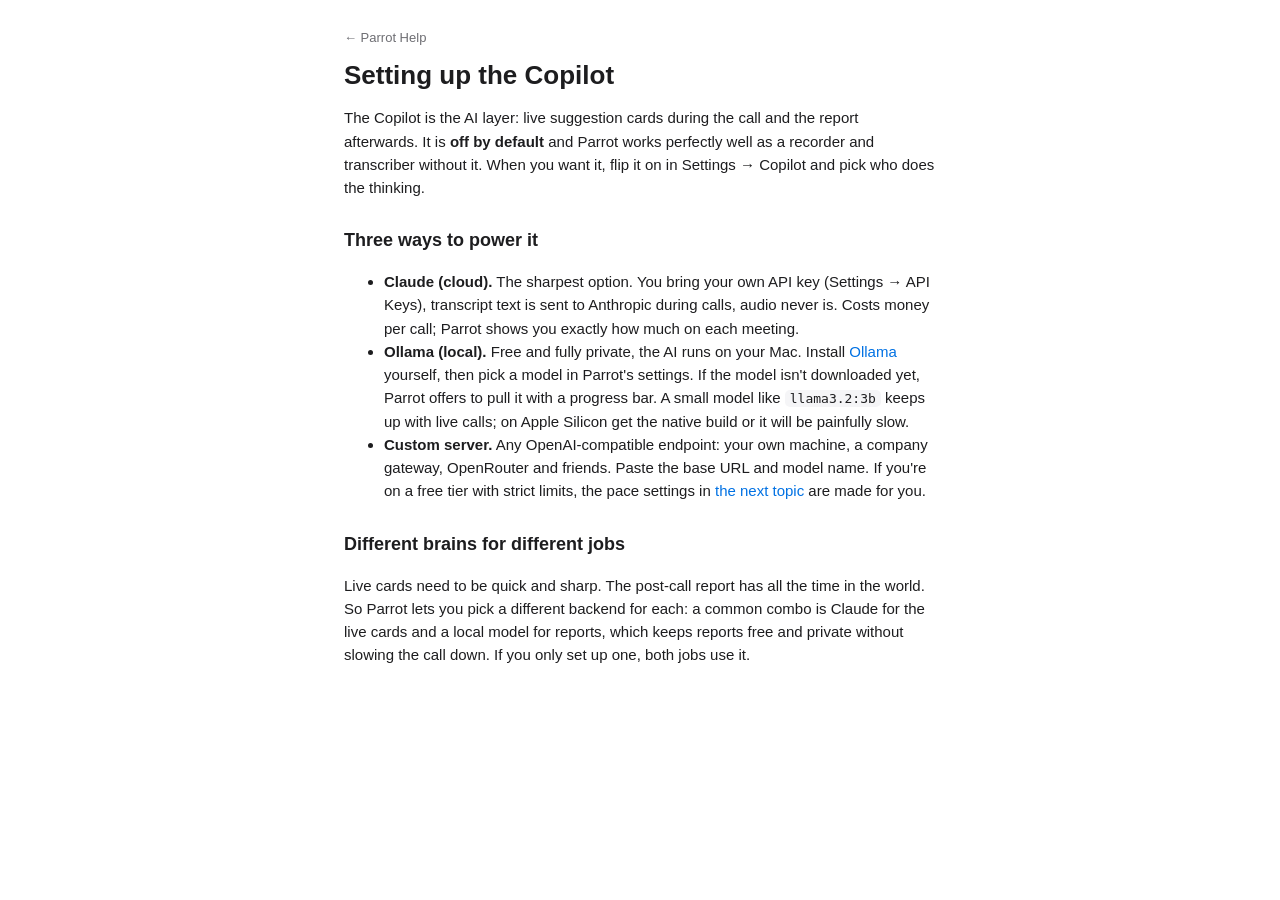
==== docs/help/copilot-setup.html @ 116203a5 "User guide: docs/help pages, in-app Apple Help Book, and a hello page Thirteen short HTML pages in d" ====
<!DOCTYPE html>
<html lang="en">
<head>
<meta charset="utf-8">
<meta name="viewport" content="width=device-width, initial-scale=1">
<meta name="keywords" content="copilot, setup, claude, api key, ollama, local model, custom server, openai compatible, reports provider, enable">
<title>Setting up the Copilot</title>
<link rel="stylesheet" href="help.css">
</head>
<body>
<a class="crumb" href="index.html">← Parrot Help</a>

<h1>Setting up the Copilot</h1>

<p>The Copilot is the AI layer: live suggestion cards during the call and the
report afterwards. It is <strong>off by default</strong> and Parrot works
perfectly well as a recorder and transcriber without it. When you want it,
flip it on in Settings → Copilot and pick who does the thinking.</p>

<h2>Three ways to power it</h2>
<ul>
  <li><strong>Claude (cloud).</strong> The sharpest option. You bring your own
  API key (Settings → API Keys), transcript text is sent to Anthropic during
  calls, audio never is. Costs money per call; Parrot shows you exactly how
  much on each meeting.</li>
  <li><strong>Ollama (local).</strong> Free and fully private, the AI runs on
  your Mac. Install <a href="https://ollama.com">Ollama</a> yourself, then
  pick a model in Parrot's settings. If the model isn't downloaded yet, Parrot
  offers to pull it with a progress bar. A small model like
  <code>llama3.2:3b</code> keeps up with live calls; on Apple Silicon get the
  native build or it will be painfully slow.</li>
  <li><strong>Custom server.</strong> Any OpenAI-compatible endpoint: your own
  machine, a company gateway, OpenRouter and friends. Paste the base URL and
  model name. If you're on a free tier with strict limits, the pace settings
  in <a href="copilot-live.html">the next topic</a> are made for you.</li>
</ul>

<h2>Different brains for different jobs</h2>
<p>Live cards need to be quick and sharp. The post-call report has all the
time in the world. So Parrot lets you pick a different backend for each: a
common combo is Claude for the live cards and a local model for reports, which
keeps reports free and private without slowing the call down. If you only set
up one, both jobs use it.</p>

</body>
</html>
---- docs/help/help.css ----
/* Parrot help pages. One stylesheet for the in-app Help Book and the
   GitHub Pages site, so keep it boring: system fonts, one column, no JS. */

:root {
  --ink: #1d1d1f;
  --ink2: #6e6e73;
  --line: #e5e5ea;
  --accent: #0071e3;
  --canvas: #ffffff;
  --card: #f5f5f7;
}

@media (prefers-color-scheme: dark) {
  :root {
    --ink: #f5f5f7;
    --ink2: #a1a1a6;
    --line: #3a3a3c;
    --accent: #2997ff;
    --canvas: #1c1c1e;
    --card: #2c2c2e;
  }
}

* { box-sizing: border-box; }

body {
  font-family: -apple-system, BlinkMacSystemFont, "Segoe UI", sans-serif;
  color: var(--ink);
  background: var(--canvas);
  max-width: 640px;
  margin: 0 auto;
  padding: 28px 24px 64px;
  line-height: 1.55;
  font-size: 15px;
}

h1 { font-size: 26px; line-height: 1.2; margin: 8px 0 4px; }
h2 { font-size: 18px; margin: 28px 0 6px; }
h3 { font-size: 15px; margin: 20px 0 4px; }

p, li { color: var(--ink); }
.muted { color: var(--ink2); }

a { color: var(--accent); text-decoration: none; }
a:hover { text-decoration: underline; }

.crumb {
  font-size: 13px;
  color: var(--ink2);
  display: block;
  margin-bottom: 12px;
}

img {
  max-width: 100%;
  border-radius: 10px;
  border: 1px solid var(--line);
  margin: 10px 0;
}

code, kbd {
  font-family: ui-monospace, "SF Mono", Menlo, monospace;
  font-size: 13px;
  background: var(--card);
  border-radius: 5px;
  padding: 1px 5px;
}

.tip {
  background: var(--card);
  border-radius: 10px;
  padding: 12px 14px;
  margin: 14px 0;
}

ul.topics { list-style: none; padding: 0; }
ul.topics li { margin: 7px 0; }
ul.topics .muted { display: block; font-size: 13px; }

hr { border: none; border-top: 1px solid var(--line); margin: 26px 0; }

footer {
  margin-top: 40px;
  padding-top: 14px;
  border-top: 1px solid var(--line);
  font-size: 13px;
  color: var(--ink2);
}
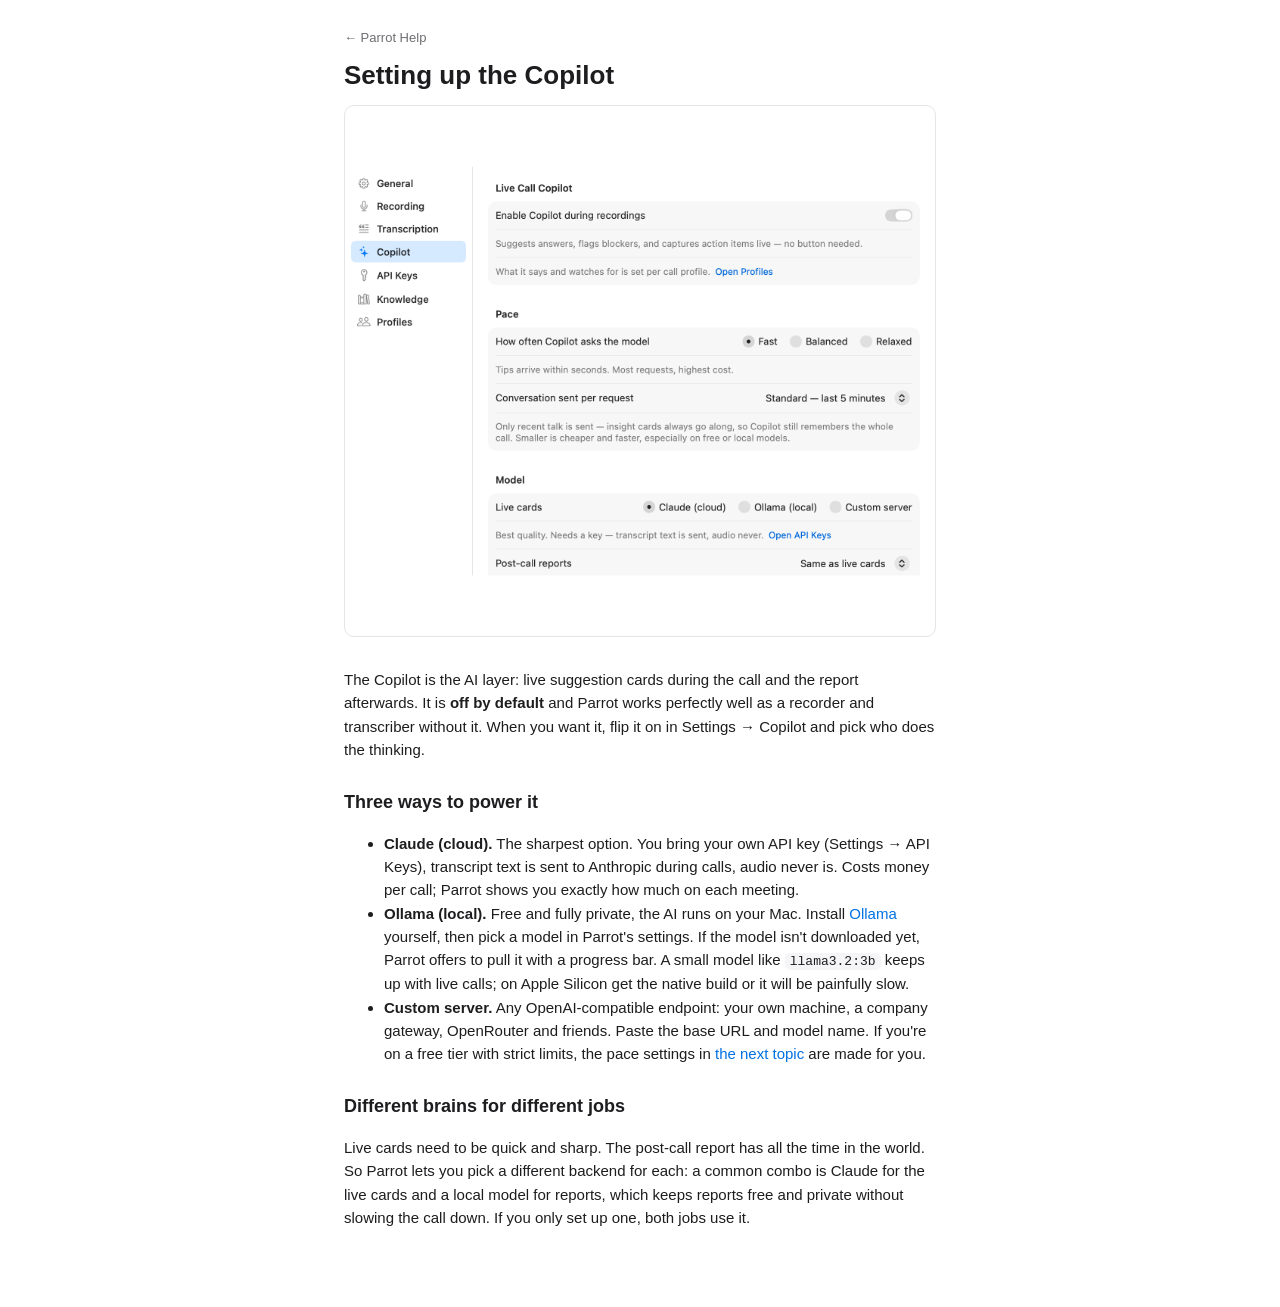
==== commit 755a25f7: "Visual help: offscreen screenshot pipeline + settings, profiles and call-screen guides Round two on " ====
--- a/docs/help/copilot-setup.html
+++ b/docs/help/copilot-setup.html
@@ -11,6 +11,8 @@
 <a class="crumb" href="index.html">← Parrot Help</a>
 
 <h1>Setting up the Copilot</h1>
+
+<img src="img/settings-copilot.png" alt="The Copilot settings page: enable toggle, pace, window and model pickers">
 
 <p>The Copilot is the AI layer: live suggestion cards during the call and the
 report afterwards. It is <strong>off by default</strong> and Parrot works
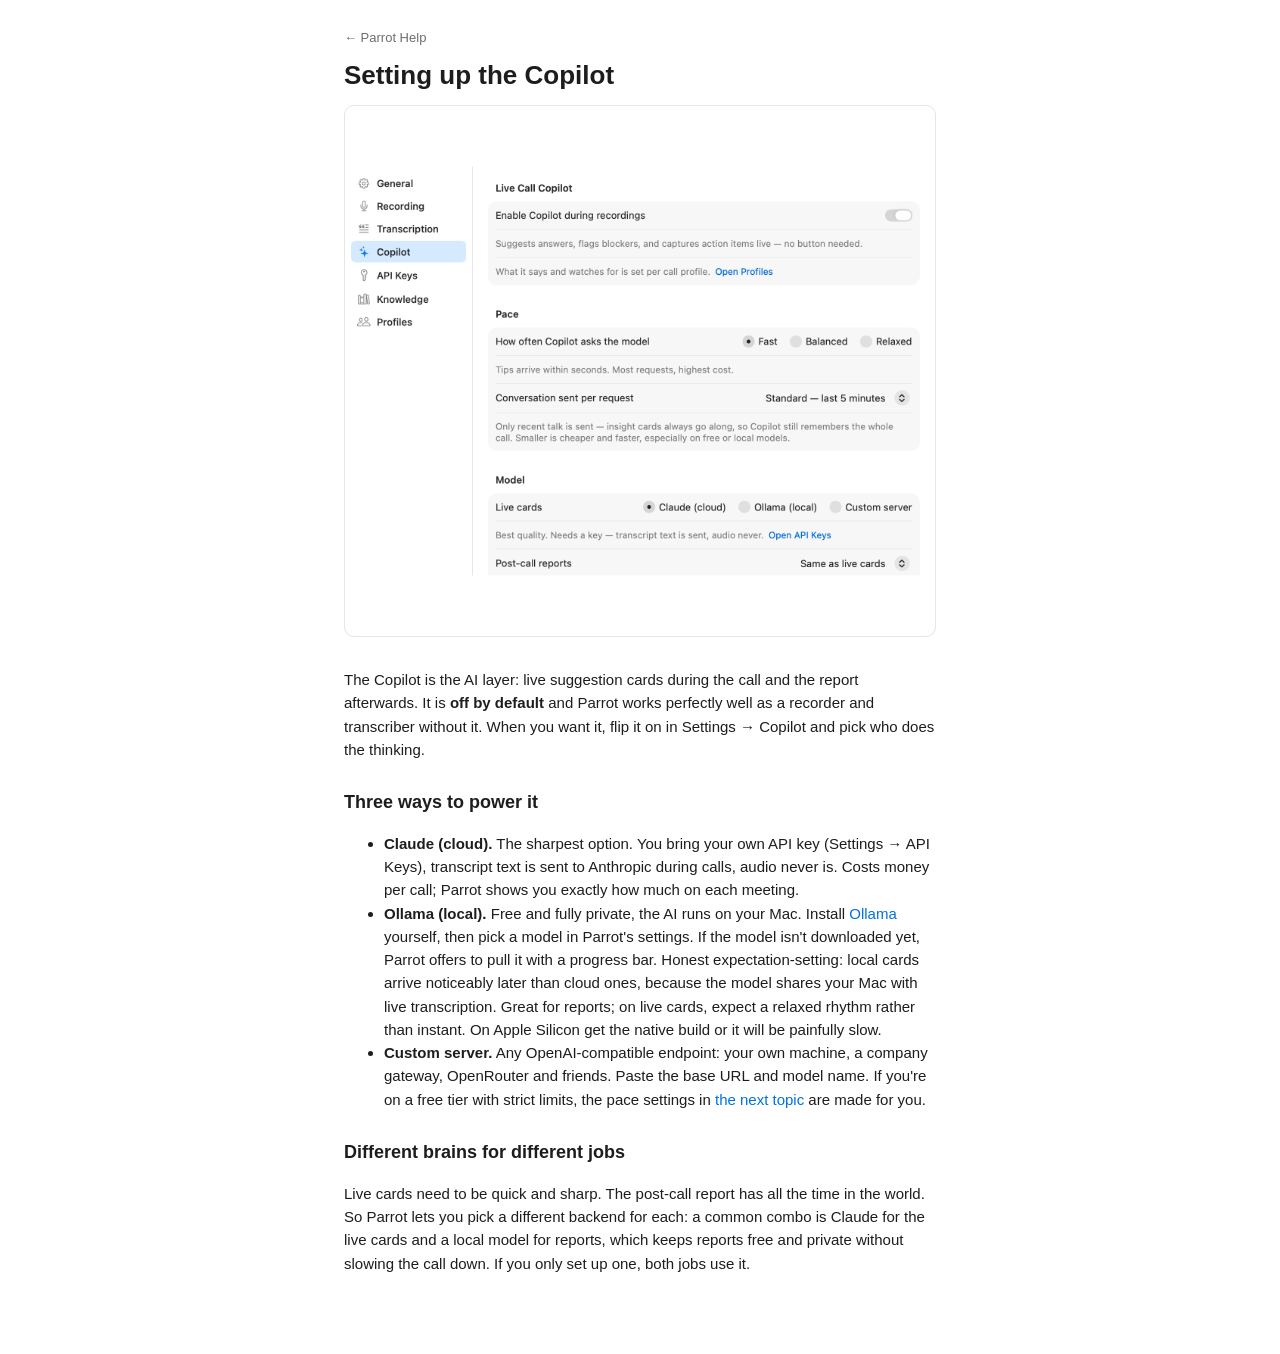
==== commit bfd4d630: "Preview: drop the commit decode's interim re-stream too Second dry-run report ("the last word repeat" ====
--- a/docs/help/copilot-setup.html
+++ b/docs/help/copilot-setup.html
@@ -28,9 +28,11 @@
   <li><strong>Ollama (local).</strong> Free and fully private, the AI runs on
   your Mac. Install <a href="https://ollama.com">Ollama</a> yourself, then
   pick a model in Parrot's settings. If the model isn't downloaded yet, Parrot
-  offers to pull it with a progress bar. A small model like
-  <code>llama3.2:3b</code> keeps up with live calls; on Apple Silicon get the
-  native build or it will be painfully slow.</li>
+  offers to pull it with a progress bar. Honest expectation-setting: local
+  cards arrive noticeably later than cloud ones, because the model shares
+  your Mac with live transcription. Great for reports; on live cards, expect
+  a relaxed rhythm rather than instant. On Apple Silicon get the native
+  build or it will be painfully slow.</li>
   <li><strong>Custom server.</strong> Any OpenAI-compatible endpoint: your own
   machine, a company gateway, OpenRouter and friends. Paste the base URL and
   model name. If you're on a free tier with strict limits, the pace settings
